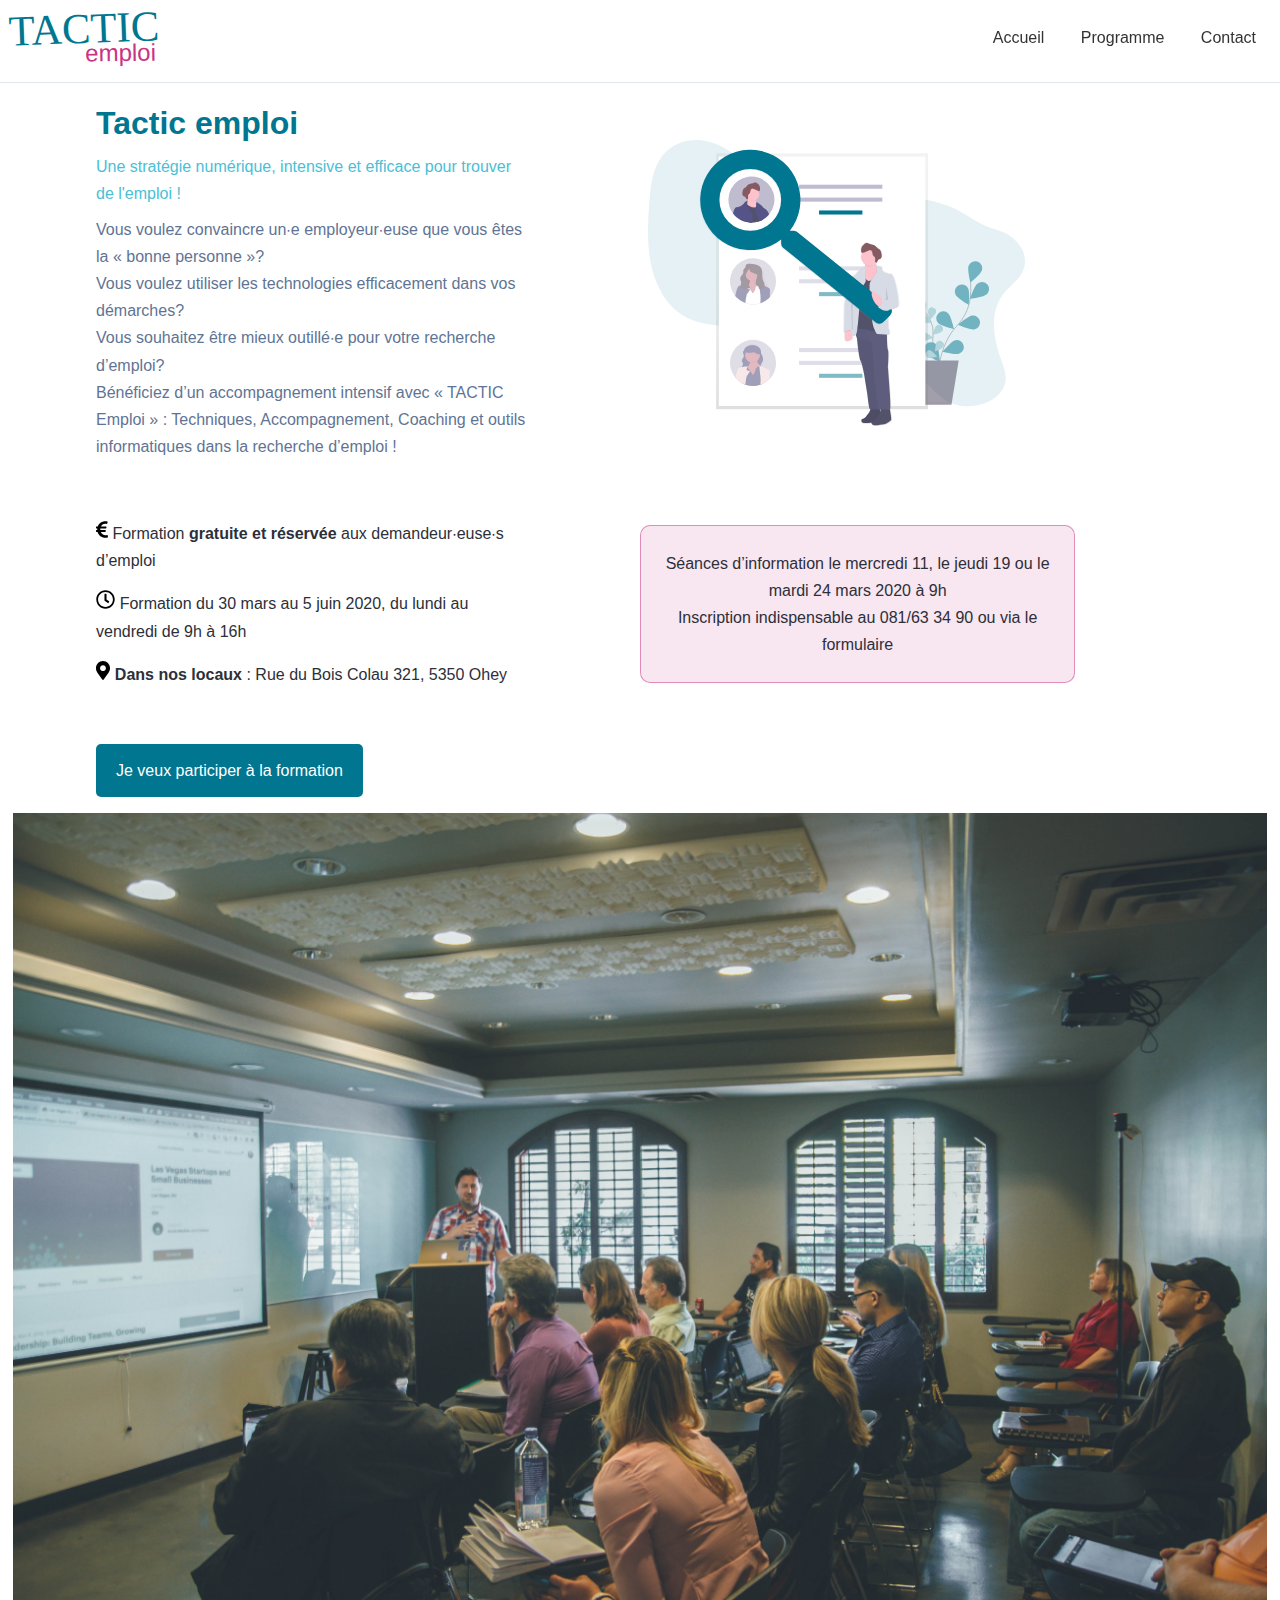
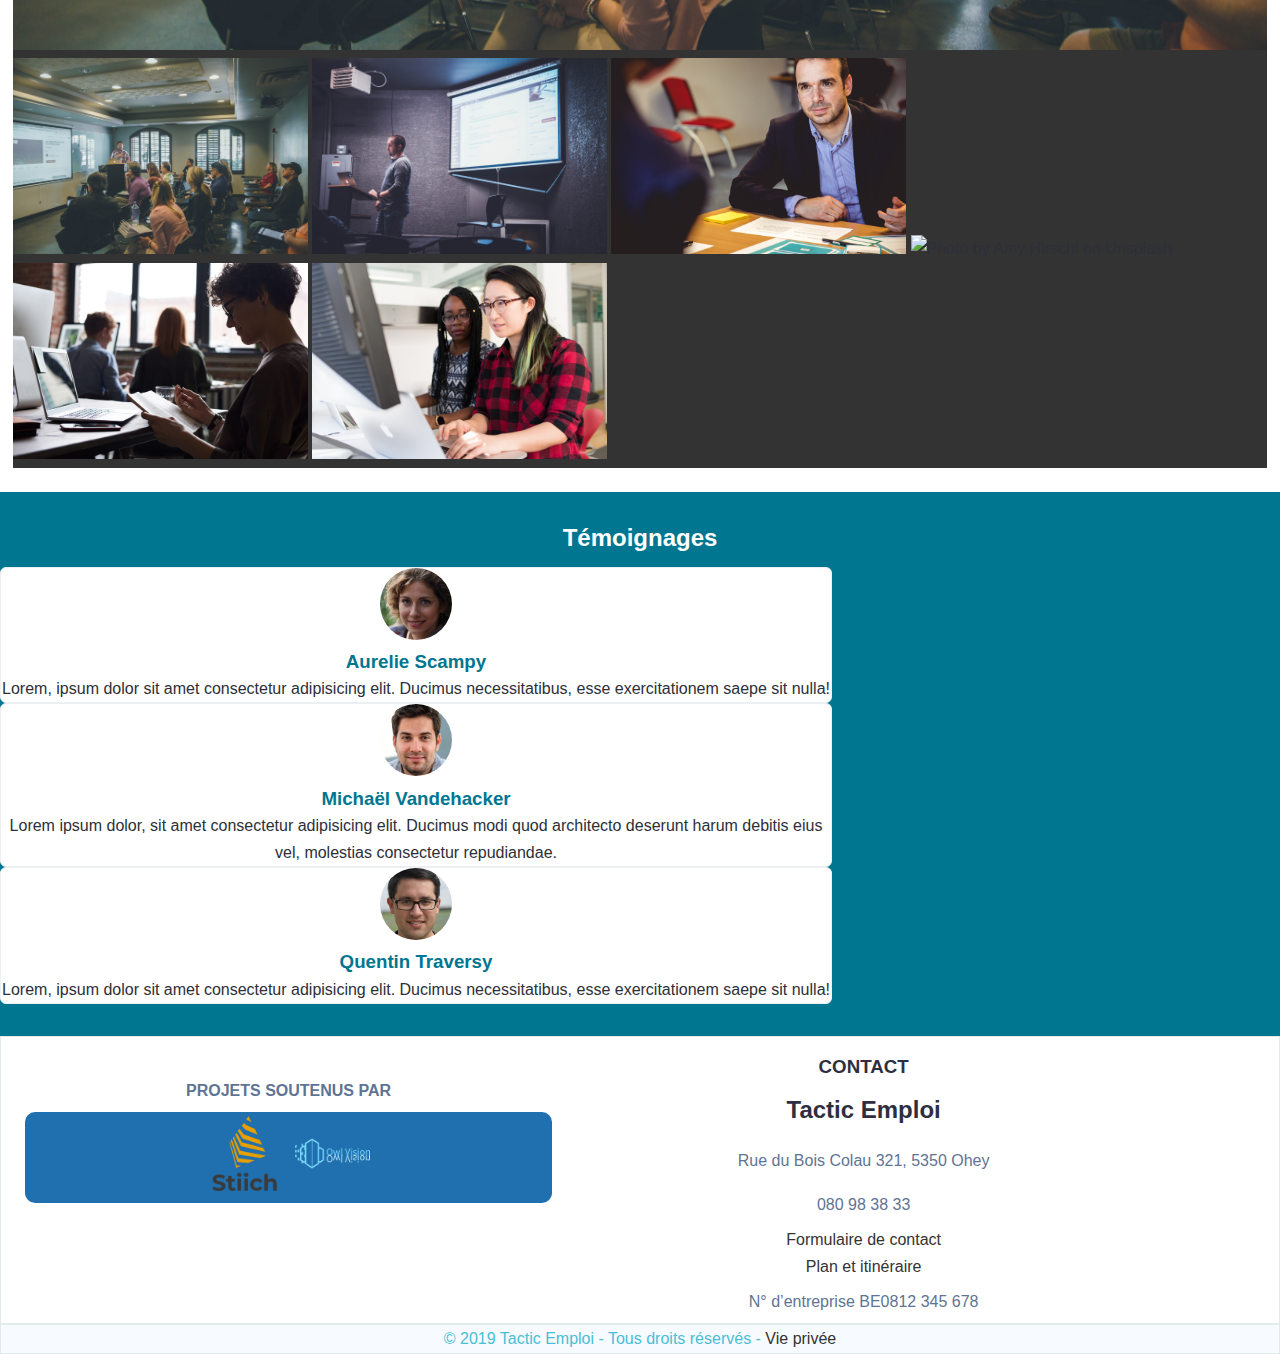
==== index.html @ ae6698ac "upload du code de la première version du site tactic" ====
<!DOCTYPE html>
<html lang="fr">
<head>
    <meta charset="UTF-8">
    <meta name="viewport" content="width=device-width, initial-scale=1.0">
    <title>Tactic Emploi</title>
    <link rel="stylesheet" href="css/style.css">
</head>
<body>
    <header>
        <div id="flex-container">
            <div id="logo">
                <a href="#"><img src="images/logos/logo-tactic.svg" alt="logo tactic emploi"></a>
            </div>
            <div id="container">
                <div class="strip1"></div>
                <div class="strip2"></div>
                <div class="strip3"></div>
            </div>
        </div>
        <nav class="desktop">
            <ul>
                <li><a href="#">Accueil</a></li>
                <li><a href="pages/programme.html">Programme</a></li>
                <li><a href="pages/contact.html">Contact</a></li>
            </ul>
        </nav>
    </header> 

    <nav id="menu">
            <ul>
                <li><a href="#">Accueil</a></li>
                <li><a href="pages/programme.html">Programme</a></li>
                <li><a href="pages/contact.html">Contact</a></li>
            </ul>
    </nav>

    <section id="landing">
        <div class="flex-box">
            <div class="box-element">
                <h1 class="padding-base">Tactic emploi</h1>
                <p class="light-blue padding-base">Une stratégie numérique, intensive et efficace pour trouver de l'emploi !</p>
                <div class="text">
                    <p class="text-primary">Vous voulez convaincre un∙e employeur∙euse que vous êtes la « bonne personne »?</p>
                    <p class="text-primary">Vous voulez utiliser les technologies efficacement dans vos démarches?</p>
                    <p class="text-primary">Vous souhaitez être mieux outillé∙e pour votre recherche d’emploi?</p>
                    <p class="text-primary">Bénéficiez d’un accompagnement intensif avec « TACTIC Emploi » : Techniques, Accompagnement, Coaching et outils informatiques dans la recherche d’emploi !</p>
                </div>
            </div>
        
            <div class="illustration">
                <img src="images/illustrations/undraw_people_search_wctu.svg">
            </div>
        </div>

        <div class="flex-box">
            <div id="modality" class="padding-high">
                <ul>
                    <li class="padding-base"><img src="images/icons/euro-sign-solid.svg" alt="€"> Formation <span class="bold">gratuite et réservée</span> aux demandeur∙euse∙s d’emploi</li>
                    <li class="padding-base"><img src="images/icons/clock-regular.svg" alt="clock"> Formation du 30 mars au 5 juin 2020, du lundi au vendredi de 9h à 16h</li>
                    <li class="padding-base"><img src="images/icons/map-marker-alt-solid.svg" alt=""> <span class="bold">Dans nos locaux</span> : Rue du Bois Colau 321, 5350 Ohey</li>
                </ul>            
            </div>
            <div id="info-box" class="padding-medium">
                <p>Séances d’information le mercredi 11, le jeudi 19 ou le mardi 24 mars 2020 à 9h</p>
                <p>Inscription indispensable au 081/63 34 90 ou via le formulaire</p>
            </div>
        </div>

        <div id="btn" class="padding-medium">
          <a class="btn" href="#">Je veux participer à la formation</a>  
        </div>
        
    </section>

    <div id="modal">
        <div id="modal-content">

            <span class="close">&times;</span>
            <section class="form-info padding-small">
                <h2>Formulaire d'inscription à une séance d'info pour la formation "TACTIC Emploi" - 30 mars au 5 juin 2020</h2>
                <p>L’inscription via ce formulaire ne garantit pas votre inscription à la séance d’information ni à la formation.
                    Dès réception de votre demande, l’équipe reprendra contact avec vous par mail pour compléter et finaliser votre inscription à la séance d’information sélectionnée</p>
            </section>
        
            <section id="form">
                <form action="" method="">
                    
                    <label for="date">Je souhaite m'inscrire à la séance d'information du : *</label>
                    <fieldset>
                        <p><input type="radio" name="date" value="jour1" id="jour" class="attached-label"/> <label for="jour1" class="attached-label">mercredi 11 mars 2020</label></p>
                        <p><input type="radio" name="date" value="jour2" id="jour" class="attached-label"/> <label for="jour2" class="attached-label">jeudi 19 mars 2020</label></p>
                        <p><input type="radio" name="date" value="jour3" id="jour" class="attached-label"/> <label for="jour3" class="attached-label">mardi 24 mars 2020</label></p>
        
                    </fieldset>
        
                    <h2>Vos coordonnées</h2>
                    <label for="prenom">Prénom*</label>
                    <input type="text" name="prenom"/>
                    <label for="nom">Nom*</label>
                    <input type="text" name="nom"/>
                    <label for="rue">Rue*</label>
                    <input type="text" name="rue"/>
                    <label for="numero">Numéro (et boite)*</label>
                    <input type="text" name="numero"/>
                    <label for="code-postal">Code postal*</label>
                    <input type="text" name="code-postal"/>
                    <label for="localite">Localité*</label>
                    <input type="text" name="localite"/>
                    <label for="code-postal">Code postal*</label>
                    <input type="text" name="code-postal"/>
                    <label for="naissance">Date de naissance*(jour/mois/année)</label>
                    <input type="text" name="naissance"/>
                    <label for="telephone">Votre numéro de téléphone*</label>
                    <input type="tel" name="telephone"/>
                    <label for="mail">Votre e-mail*</label>
                    <input type="email" name="mail"/>
        
                    <label for="sexe">Sexe*</label>
                    <fieldset>
                        <input type="radio" name="sexe" value="femme" class="attached-label radio"><label for="femme" class="attached-label">Femme</label>
                        <input type="radio" name="sexe" value="homme" class="attached-label radio"><label for="homme" class="attached-label">Homme</label>
                    </fieldset>
        
                    <label for="statut">Statut*</label>
                    <fieldset>
                        <p><input type="radio" name="statut" value="demandeur" class="attached-label radio"><label for="demandeur" class="attached-label">Demandeur.euse d’emploi</label></p>
                        <p><input type="radio" name="statut" value="ris" class="attached-label radio"><label for="ris" class="attached-label">Bénéficiaire du RIS</label></p>
                        <p><input type="radio" name="statut" value="autre" class="attached-label radio"><label for="autre" class="attached-label">Autre</label></p>
                    </fieldset>
        
                    <label for="Commentaire">Commentaire ?</label>
                    <textarea name="Commentaire" id="com" cols="30" rows="10"></textarea>
        
                    <fieldset>
                        <input type="checkbox" name="rgpd" id="rgpd" class="attached-label" value="agree">
                        <label for="rgpd" class="attached-label">J’ai lu et accepte la politique de confidentialité du site Tactic emploi.</label>
        
                    </fieldset>
                    <input type="submit" value="Envoyer" class="btn submit">
                </form>
            </section>
        </div>
    </div>

    <div id="gallery-container">
        <div id="zoom-img">
            <img src="images/gallery/neonbrand-1-aA2Fadydc-unsplash.jpg" id="current">
        </div>
        <div id="gallery">
            <img src="images/gallery/neonbrand-1-aA2Fadydc-unsplash.jpg" alt="Photo by NeONBRAND on Unsplash"> 
            <img src="images/gallery/neonbrand-gYf49RB7bvE-unsplash.jpg" alt="Photo by NeONBRAND on Unsplash">
            <img src="images/gallery/johanna-buguet-u5L8EFY1RT4-unsplash.jpg" alt="Photo by Johanna Buguet on Unsplash">
            <img src="images/gallery/amy-hirschi-K0c8ko3e6AA-unsplash.jpg" alt="Photo by Amy Hirschi on Unsplash">
            <img src="images/gallery/woman-holding-her-note-3184481.jpg" alt="">
            <img src="images/gallery/woman-wearing-red-and-black-checkered-blouse-using-macbook-1181472.jpg" alt="">
        </div>
    </div>

    <section id="carousel" class="padding-high">
        <h2 class="white">Témoignages</h2>
        <div class="feedback">
            <img src="images/peoples/Aurelie.jpg" alt="photo de Aurelie Scampy">
            <h3>Aurelie Scampy</h3>
            <p>Lorem, ipsum dolor sit amet consectetur adipisicing elit. Ducimus necessitatibus, esse exercitationem saepe sit nulla!</p>
        </div>
        <div class="feedback">
            <img src="images/peoples/Michael.jpg" alt="photo de Michaël Vandehacker">
            <h3>Michaël Vandehacker</h3>
            <p>Lorem ipsum dolor, sit amet consectetur adipisicing elit. Ducimus modi quod architecto deserunt harum debitis eius vel, molestias consectetur repudiandae.</p>
        </div>
        <div class="feedback">
            <img src="images/peoples/Quentin.jpg" alt="photo de Quentin Traversy">
            <h3>Quentin Traversy</h3>
            <p>Lorem, ipsum dolor sit amet consectetur adipisicing elit. Ducimus necessitatibus, esse exercitationem saepe sit nulla!</p>
        </div>
    </section>
    <footer>
        <div id="partner" class="padding-high">
            <p class="text-primary padding-base">Projets soutenus par</p>
            <div id="partner-logo">
                <img src="images/logos/stiich.png" alt="Stiich">
                <img src="images/logos/owl-vision.png" alt="Owl Vision">                
            </div>
        </div>
        <div id="info">
            <h3 class="padding-medium">CONTACT</h3>
            <h2>Tactic Emploi</h2>
            <p class="text-primary padding-base">Rue du Bois Colau 321, 5350 Ohey </p>
            <p class="text-primary padding-base">080 98 38 33</p>

            <ul>
                <li><a href="#">Formulaire de contact</a></li>
                <li><a href="#">Plan et itinéraire</a></li>
            </ul>

            <p class="text-primary padding-base">N° d’entreprise BE0812 345 678 </p>
        </div>
        
    </footer>
    <footer id="legal">
        <p class="light-blue">&copy; 2019 Tactic Emploi - Tous droits réservés - <a href="#">Vie privée</a></p>
    </footer>
    <script src="js/interface.js"></script>
    <script src="js/Gallery.js"></script>
</body>
</html>
---- css/style.css ----
/* css reset */
*{
    margin: 0;
    padding: 0;
    box-sizing: border-box;
}
/* Main Styling */
html body{
    font-family: Verdana, Geneva, sans-serif;
    line-height: 1.7em;
    color: #2d2f39;
}
ul{
    list-style-type: none;
}
a{
    color: #333;
    text-decoration: none;
}
h1,h2,h3{
    color: #007690;
}
h2{
    padding-bottom: 1rem;
}
.btn{
    display: inline-block;
    color: #fff;
    background:#007690;
    padding: 13px 20px;
    border: none;
    cursor: pointer;
    border-radius: 5px;
}

/* Utility classes*/
.text-primary{
    color: #5f7494;
}
.light-blue{
 color: #49bfd6;
}
.white{
    color: #fff;
}
.pink{
    color: #c73181;
}
.bold{
    font-weight: bold;
}
.box-element{
    margin: 1.2rem 0;
}
/* padding */
.padding-base{
    padding:0.5rem 0;
}
.padding-medium{
    padding: 1rem 0;
}
.padding-high{
    padding: 2rem 0;
}
/* Navbar */ 
header{
    position: sticky;
    top: 0;
    background: #fff;
    border-bottom: 1px solid #e0e5ed;
    padding: 0.5rem;
}
#flex-container{
    display: flex;
    flex-direction: row;
    flex-wrap: wrap;
    justify-content: space-between;
}
/* Navbar button */
#container {
    cursor: pointer;
    margin: auto 0;
  }
  .strip1, .strip2, .strip3 {
	width: 35px;
	height: 5px;
	background-color: #666666;
	margin: 6px 0;
	transition: 0.4s;
  }
  .change .strip1 {
	-webkit-transform: rotate(-45deg) translate(-9px, 6px);
	transform: rotate(-45deg) translate(-9px, 6px);
  }
  .change .strip2 {opacity: 0;}

  .change .strip3 {
	-webkit-transform: rotate(45deg) translate(-8px, -8px);
	transform: rotate(45deg) translate(-8px, -8px);
  }
/* Nav elements*/
.desktop{
    display: none;
}
nav{
    top: 10%;
    position: sticky;
    text-align: center;
    background: #f6f6f6;
    display: none;
}
nav li{
    padding: 35px 0px 35px 0px;
    border-bottom: 1px solid #e0e5ed;
}
/*content elements*/
#landing{
    width: 85%;
    margin: auto;
}
#landing .illustration img{
    width: 90%;
    margin: auto;
}
#modality img{
    height: 1.2rem;
}
#info-box{
    border-radius: 10px;
    border: 1px solid rgba(199,49,129,0.5);
    background:  rgba(199,49,129,0.12);
    padding: 15px;
    text-align: center;
}
#modal{
    display: none; 
    position: fixed; 
    z-index: 1; 
    padding-top: 100px; 
    left: 0;
    top: 0;
    width: 100%;
    height: 100%; 
    overflow: auto; 
    background-color: rgb(0,0,0); 
    background-color: rgba(0,0,0,0.4);
}
#modal-content {
    background-color: #fefefe;
    margin: auto;
    padding: 1rem;
    border: 1px solid #888;
    border-radius: 5px;
    width: 80%;
  }
/* close Button */
.close {
    color: #aaaaaa;
    float: right;
    font-size: 28px;
    font-weight: bold;
}
.close:hover,
.close:focus {
  color: #000;
  text-decoration: none;
  cursor: pointer;
}
/*Gallery*/
#gallery-container{
    background: #333;
    width: 98%;
    margin: auto;
}
#zoom-img img{
    width: 100%;
}
#gallery img{
    width: 23.5%;
}
/*Carousel of feedback*/
#carousel{
    background: #007690;
    margin-top: 1.5rem;
}
#carousel h2{
    text-align: center;
}
.feedback{
    background: #ffffff;
    border: 1px solid #edf0f2;
    border-radius: 6px;
    text-align: center;
    width: 65%;
}
#carousel .feedback img{
    width: 4.5rem;
    border-radius: 50%;
}
/*général form styling*/
#form h2,
.form-info h2,
.info-element h2{
    font-size: 1.2rem;
}
.form-info{
    margin: auto;
    text-align: justify;
}
input{
    border:1px solid #e4e9ec;
    border-radius: 5px;
    padding: 1.2rem 1.6rem;
}
textarea{
    border:1px solid #e4e9ec;
    resize: none;
}
input:focus,textarea:focus{
    border: 1px solid #007690;
}
input, textarea{
    display: block;
    width: 100%
}
label{
    color: #5f7494;
    font-size: small;
    font-weight: bold;
}
fieldset{
    border: none;
}
.attached-label, #rgpd{
    display: inline-block;
    width: auto;
    padding-right: 0.5rem;
}
.submit{
    width: auto;
    margin: 1rem 0;
}
/*programme*/
#programme{
    width: 85%;
    margin: auto;
}
.primary-list p{
    font-weight: bold;
}
/*Contact*/
#contact-info h1,
.info{
    width: 90vw;
    margin: auto;
}
#contact-info h1{
    padding: 2rem 0;

}
.info-message{
    width: 90vw;
    margin: auto;
    padding-top: 1.2rem;
}
.info-message img{
    display: none;
}
/*Footer*/
footer{
    border:1px solid #e4e9ec;
    text-align: center;
}
#legal{
    text-align: center;
}
#partner{
    text-transform: uppercase;
    font-weight: bold;
}
#partner img{
    width: 5.2rem;
}
#partner-logo{
    background: rgba(8, 95, 166, 0.9);
    border-radius: 10px;
    margin: 0 1.5rem;
}
#info h3, #info h2{
    color: #2d2f3f;
}
/*footer of footer*/
#legal{
    background: #f7fafe;
}
@media (min-width:769px){
    /*Nav bar*/
    header{
        display: flex;
        justify-content: space-between;
    }
    /*Nav boutton*/
    #container{
        display: none;
    }
    /*Nav elements*/
    .desktop{
        display: inline-block;
        background: none;
    }
    .desktop ul li{
        display: inline-block;
        border: none;
        padding:  1rem 1rem;
    }
    /*content elements*/
    .illustration{
        width: 40%;
        margin: auto; 
        padding: 0.5rem;
    }
    #landing .illustration{
        padding-top: 1.2rem;
    }
    .box-element{
        width: 40%;
    }
    .flex-box{
        display: flex;
        flex-direction: row;
    }
    #modality{
        width: 40%;
    }
    #info-box{
        width: 40%;
        margin: auto;
        padding: 1.5rem;
    }
    .info-element{
        width: 45%;
    }
    /*Contact form*/
    .flex-box form{
        width: 40%;
    }
    .info{
        display: flex;
        flex-direction: row;
    }
    .info-element{
        text-align: center;
    }
    .info-message img{
        display: block;
    }
    .info-message{
        width: 40%;
        margin: auto;
    }
    /*Footer*/
    #partner, #info{
        width: 45%;
    }
    footer{
        display: flex;
        flex-direction: row;
    }
    #legal{
        text-align: center;
        display: block;
    }
}
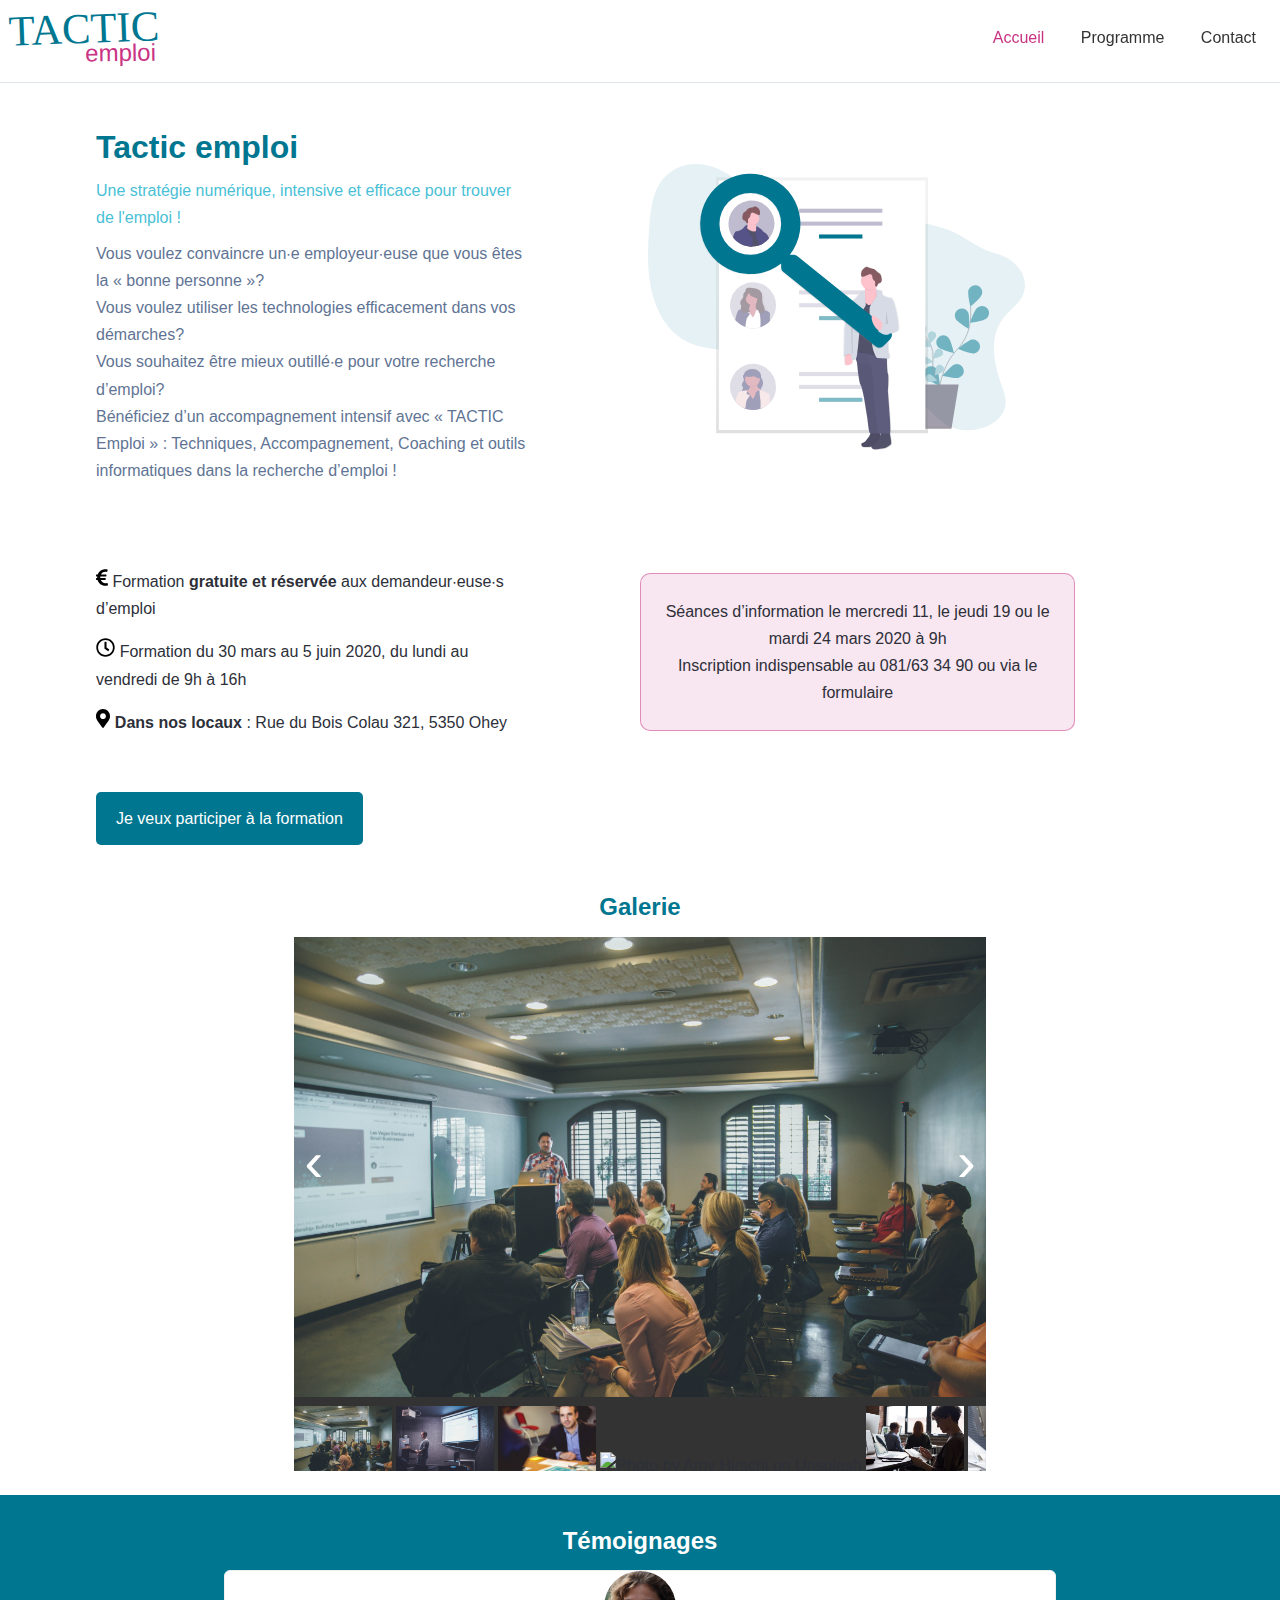
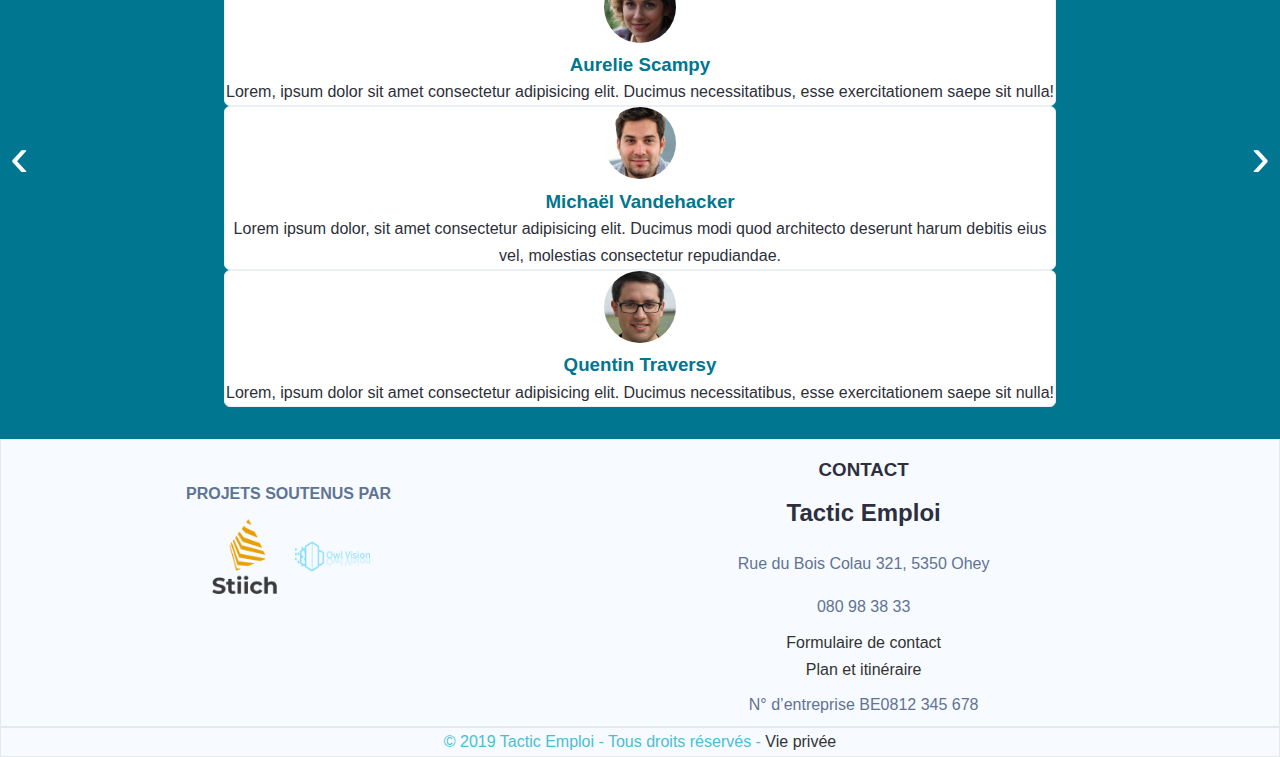
==== commit 7da99c28: "update 10-2020" ====
--- a/index.html
+++ b/index.html
@@ -1,207 +1,227 @@
-<!DOCTYPE html>
-<html lang="fr">
-<head>
-    <meta charset="UTF-8">
-    <meta name="viewport" content="width=device-width, initial-scale=1.0">
-    <title>Tactic Emploi</title>
-    <link rel="stylesheet" href="css/style.css">
-</head>
-<body>
-    <header>
-        <div id="flex-container">
-            <div id="logo">
-                <a href="#"><img src="images/logos/logo-tactic.svg" alt="logo tactic emploi"></a>
-            </div>
-            <div id="container">
-                <div class="strip1"></div>
-                <div class="strip2"></div>
-                <div class="strip3"></div>
-            </div>
-        </div>
-        <nav class="desktop">
-            <ul>
-                <li><a href="#">Accueil</a></li>
-                <li><a href="pages/programme.html">Programme</a></li>
-                <li><a href="pages/contact.html">Contact</a></li>
-            </ul>
-        </nav>
-    </header> 
-
-    <nav id="menu">
-            <ul>
-                <li><a href="#">Accueil</a></li>
-                <li><a href="pages/programme.html">Programme</a></li>
-                <li><a href="pages/contact.html">Contact</a></li>
-            </ul>
-    </nav>
-
-    <section id="landing">
-        <div class="flex-box">
-            <div class="box-element">
-                <h1 class="padding-base">Tactic emploi</h1>
-                <p class="light-blue padding-base">Une stratégie numérique, intensive et efficace pour trouver de l'emploi !</p>
-                <div class="text">
-                    <p class="text-primary">Vous voulez convaincre un∙e employeur∙euse que vous êtes la « bonne personne »?</p>
-                    <p class="text-primary">Vous voulez utiliser les technologies efficacement dans vos démarches?</p>
-                    <p class="text-primary">Vous souhaitez être mieux outillé∙e pour votre recherche d’emploi?</p>
-                    <p class="text-primary">Bénéficiez d’un accompagnement intensif avec « TACTIC Emploi » : Techniques, Accompagnement, Coaching et outils informatiques dans la recherche d’emploi !</p>
-                </div>
-            </div>
-        
-            <div class="illustration">
-                <img src="images/illustrations/undraw_people_search_wctu.svg">
-            </div>
-        </div>
-
-        <div class="flex-box">
-            <div id="modality" class="padding-high">
-                <ul>
-                    <li class="padding-base"><img src="images/icons/euro-sign-solid.svg" alt="€"> Formation <span class="bold">gratuite et réservée</span> aux demandeur∙euse∙s d’emploi</li>
-                    <li class="padding-base"><img src="images/icons/clock-regular.svg" alt="clock"> Formation du 30 mars au 5 juin 2020, du lundi au vendredi de 9h à 16h</li>
-                    <li class="padding-base"><img src="images/icons/map-marker-alt-solid.svg" alt=""> <span class="bold">Dans nos locaux</span> : Rue du Bois Colau 321, 5350 Ohey</li>
-                </ul>            
-            </div>
-            <div id="info-box" class="padding-medium">
-                <p>Séances d’information le mercredi 11, le jeudi 19 ou le mardi 24 mars 2020 à 9h</p>
-                <p>Inscription indispensable au 081/63 34 90 ou via le formulaire</p>
-            </div>
-        </div>
-
-        <div id="btn" class="padding-medium">
-          <a class="btn" href="#">Je veux participer à la formation</a>  
-        </div>
-        
-    </section>
-
-    <div id="modal">
-        <div id="modal-content">
-
-            <span class="close">&times;</span>
-            <section class="form-info padding-small">
-                <h2>Formulaire d'inscription à une séance d'info pour la formation "TACTIC Emploi" - 30 mars au 5 juin 2020</h2>
-                <p>L’inscription via ce formulaire ne garantit pas votre inscription à la séance d’information ni à la formation.
-                    Dès réception de votre demande, l’équipe reprendra contact avec vous par mail pour compléter et finaliser votre inscription à la séance d’information sélectionnée</p>
-            </section>
-        
-            <section id="form">
-                <form action="" method="">
-                    
-                    <label for="date">Je souhaite m'inscrire à la séance d'information du : *</label>
-                    <fieldset>
-                        <p><input type="radio" name="date" value="jour1" id="jour" class="attached-label"/> <label for="jour1" class="attached-label">mercredi 11 mars 2020</label></p>
-                        <p><input type="radio" name="date" value="jour2" id="jour" class="attached-label"/> <label for="jour2" class="attached-label">jeudi 19 mars 2020</label></p>
-                        <p><input type="radio" name="date" value="jour3" id="jour" class="attached-label"/> <label for="jour3" class="attached-label">mardi 24 mars 2020</label></p>
-        
-                    </fieldset>
-        
-                    <h2>Vos coordonnées</h2>
-                    <label for="prenom">Prénom*</label>
-                    <input type="text" name="prenom"/>
-                    <label for="nom">Nom*</label>
-                    <input type="text" name="nom"/>
-                    <label for="rue">Rue*</label>
-                    <input type="text" name="rue"/>
-                    <label for="numero">Numéro (et boite)*</label>
-                    <input type="text" name="numero"/>
-                    <label for="code-postal">Code postal*</label>
-                    <input type="text" name="code-postal"/>
-                    <label for="localite">Localité*</label>
-                    <input type="text" name="localite"/>
-                    <label for="code-postal">Code postal*</label>
-                    <input type="text" name="code-postal"/>
-                    <label for="naissance">Date de naissance*(jour/mois/année)</label>
-                    <input type="text" name="naissance"/>
-                    <label for="telephone">Votre numéro de téléphone*</label>
-                    <input type="tel" name="telephone"/>
-                    <label for="mail">Votre e-mail*</label>
-                    <input type="email" name="mail"/>
-        
-                    <label for="sexe">Sexe*</label>
-                    <fieldset>
-                        <input type="radio" name="sexe" value="femme" class="attached-label radio"><label for="femme" class="attached-label">Femme</label>
-                        <input type="radio" name="sexe" value="homme" class="attached-label radio"><label for="homme" class="attached-label">Homme</label>
-                    </fieldset>
-        
-                    <label for="statut">Statut*</label>
-                    <fieldset>
-                        <p><input type="radio" name="statut" value="demandeur" class="attached-label radio"><label for="demandeur" class="attached-label">Demandeur.euse d’emploi</label></p>
-                        <p><input type="radio" name="statut" value="ris" class="attached-label radio"><label for="ris" class="attached-label">Bénéficiaire du RIS</label></p>
-                        <p><input type="radio" name="statut" value="autre" class="attached-label radio"><label for="autre" class="attached-label">Autre</label></p>
-                    </fieldset>
-        
-                    <label for="Commentaire">Commentaire ?</label>
-                    <textarea name="Commentaire" id="com" cols="30" rows="10"></textarea>
-        
-                    <fieldset>
-                        <input type="checkbox" name="rgpd" id="rgpd" class="attached-label" value="agree">
-                        <label for="rgpd" class="attached-label">J’ai lu et accepte la politique de confidentialité du site Tactic emploi.</label>
-        
-                    </fieldset>
-                    <input type="submit" value="Envoyer" class="btn submit">
-                </form>
-            </section>
-        </div>
-    </div>
-
-    <div id="gallery-container">
-        <div id="zoom-img">
-            <img src="images/gallery/neonbrand-1-aA2Fadydc-unsplash.jpg" id="current">
-        </div>
-        <div id="gallery">
-            <img src="images/gallery/neonbrand-1-aA2Fadydc-unsplash.jpg" alt="Photo by NeONBRAND on Unsplash"> 
-            <img src="images/gallery/neonbrand-gYf49RB7bvE-unsplash.jpg" alt="Photo by NeONBRAND on Unsplash">
-            <img src="images/gallery/johanna-buguet-u5L8EFY1RT4-unsplash.jpg" alt="Photo by Johanna Buguet on Unsplash">
-            <img src="images/gallery/amy-hirschi-K0c8ko3e6AA-unsplash.jpg" alt="Photo by Amy Hirschi on Unsplash">
-            <img src="images/gallery/woman-holding-her-note-3184481.jpg" alt="">
-            <img src="images/gallery/woman-wearing-red-and-black-checkered-blouse-using-macbook-1181472.jpg" alt="">
-        </div>
-    </div>
-
-    <section id="carousel" class="padding-high">
-        <h2 class="white">Témoignages</h2>
-        <div class="feedback">
-            <img src="images/peoples/Aurelie.jpg" alt="photo de Aurelie Scampy">
-            <h3>Aurelie Scampy</h3>
-            <p>Lorem, ipsum dolor sit amet consectetur adipisicing elit. Ducimus necessitatibus, esse exercitationem saepe sit nulla!</p>
-        </div>
-        <div class="feedback">
-            <img src="images/peoples/Michael.jpg" alt="photo de Michaël Vandehacker">
-            <h3>Michaël Vandehacker</h3>
-            <p>Lorem ipsum dolor, sit amet consectetur adipisicing elit. Ducimus modi quod architecto deserunt harum debitis eius vel, molestias consectetur repudiandae.</p>
-        </div>
-        <div class="feedback">
-            <img src="images/peoples/Quentin.jpg" alt="photo de Quentin Traversy">
-            <h3>Quentin Traversy</h3>
-            <p>Lorem, ipsum dolor sit amet consectetur adipisicing elit. Ducimus necessitatibus, esse exercitationem saepe sit nulla!</p>
-        </div>
-    </section>
-    <footer>
-        <div id="partner" class="padding-high">
-            <p class="text-primary padding-base">Projets soutenus par</p>
-            <div id="partner-logo">
-                <img src="images/logos/stiich.png" alt="Stiich">
-                <img src="images/logos/owl-vision.png" alt="Owl Vision">                
-            </div>
-        </div>
-        <div id="info">
-            <h3 class="padding-medium">CONTACT</h3>
-            <h2>Tactic Emploi</h2>
-            <p class="text-primary padding-base">Rue du Bois Colau 321, 5350 Ohey </p>
-            <p class="text-primary padding-base">080 98 38 33</p>
-
-            <ul>
-                <li><a href="#">Formulaire de contact</a></li>
-                <li><a href="#">Plan et itinéraire</a></li>
-            </ul>
-
-            <p class="text-primary padding-base">N° d’entreprise BE0812 345 678 </p>
-        </div>
-        
-    </footer>
-    <footer id="legal">
-        <p class="light-blue">&copy; 2019 Tactic Emploi - Tous droits réservés - <a href="#">Vie privée</a></p>
-    </footer>
-    <script src="js/interface.js"></script>
-    <script src="js/Gallery.js"></script>
-</body>
+<!DOCTYPE html>
+<html lang="fr">
+<head>
+    <meta charset="UTF-8">
+    <meta name="viewport" content="width=device-width, initial-scale=1.0">
+    <title>Tactic Emploi</title>
+    <link rel="stylesheet" href="css/style.css">
+</head>
+<body>
+    <header>
+        <div id="flex-container">
+            <div id="logo">
+                <a href="#"><img src="images/logos/logo-tactic.svg" alt="logo tactic emploi"></a>
+            </div>
+            <div id="container">
+                <div class="strip1"></div>
+                <div class="strip2"></div>
+                <div class="strip3"></div>
+            </div>
+        </div>
+        <nav class="desktop">
+            <ul>
+                <li ><a class="active" href="#">Accueil</a></li>
+                <li><a href="pages/programme.html">Programme</a></li>
+                <li><a href="pages/contact.html">Contact</a></li>
+            </ul>
+        </nav>
+    </header> 
+
+    <nav id="menu">
+            <ul>
+                <li><a class="active" href="#">Accueil</a></li>
+                <li><a href="pages/programme.html">Programme</a></li>
+                <li><a href="pages/contact.html">Contact</a></li>
+            </ul>
+    </nav>
+
+    <section id="landing">
+        <div class="flex-box">
+            <div class="box-element">
+                <h1 class="padding-base">Tactic emploi</h1>
+                <p class="light-blue padding-base">Une stratégie numérique, intensive et efficace pour trouver de l'emploi !</p>
+                <div class="text">
+                    <p class="text-primary">Vous voulez convaincre un∙e employeur∙euse que vous êtes la « bonne personne »?</p>
+                    <p class="text-primary">Vous voulez utiliser les technologies efficacement dans vos démarches?</p>
+                    <p class="text-primary">Vous souhaitez être mieux outillé∙e pour votre recherche d’emploi?</p>
+                    <p class="text-primary">Bénéficiez d’un accompagnement intensif avec « TACTIC Emploi » : Techniques, Accompagnement, Coaching et outils informatiques dans la recherche d’emploi !</p>
+                </div>
+            </div>
+        
+            <div class="illustration">
+                <img src="images/illustrations/undraw_people_search_wctu.svg">
+            </div>
+        </div>
+
+        <div class="flex-box">
+            <div id="modality" class="padding-high">
+                <ul>
+                    <li class="padding-base"><img src="images/icons/euro-sign-solid.svg" alt="€"> Formation <span class="bold">gratuite et réservée</span> aux demandeur∙euse∙s d’emploi</li>
+                    <li class="padding-base"><img src="images/icons/clock-regular.svg" alt="clock"> Formation du 30 mars au 5 juin 2020, du lundi au vendredi de 9h à 16h</li>
+                    <li class="padding-base"><img src="images/icons/map-marker-alt-solid.svg" alt=""> <span class="bold">Dans nos locaux</span> : Rue du Bois Colau 321, 5350 Ohey</li>
+                </ul>            
+            </div>
+            <div id="info-box" class="padding-medium">
+                <p>Séances d’information le mercredi 11, le jeudi 19 ou le mardi 24 mars 2020 à 9h</p>
+                <p>Inscription indispensable au 081/63 34 90 ou via le formulaire</p>
+            </div>
+        </div>
+
+        <div class="padding-medium">
+          <a id="btn" class="btn" href="#">Je veux participer à la formation</a>  
+        </div>
+        
+    </section>
+
+    <div id="modal">
+        <div id="modal-content">
+
+            <span class="close">&times;</span>
+            <section class="form-info padding-small">
+                <h2>Formulaire d'inscription à une séance d'info pour la formation "TACTIC Emploi" - 30 mars au 5 juin 2020</h2>
+                <p>L’inscription via ce formulaire ne garantit pas votre inscription à la séance d’information ni à la formation.
+                    Dès réception de votre demande, l’équipe reprendra contact avec vous par mail pour compléter et finaliser votre inscription à la séance d’information sélectionnée</p>
+            </section>
+        
+            <section id="form">
+                <form action="" method="">
+                    
+                    <label for="date">Je souhaite m'inscrire à la séance d'information du : *</label>
+                    <fieldset>
+                        <p><input type="radio" name="date" value="jour1" id="jour" class="attached-label"/> <label for="jour1" class="attached-label">mercredi 11 mars 2020</label></p>
+                        <p><input type="radio" name="date" value="jour2" id="jour" class="attached-label"/> <label for="jour2" class="attached-label">jeudi 19 mars 2020</label></p>
+                        <p><input type="radio" name="date" value="jour3" id="jour" class="attached-label"/> <label for="jour3" class="attached-label">mardi 24 mars 2020</label></p>
+        
+                    </fieldset>
+        
+                    <h2>Vos coordonnées</h2>
+                    <label for="prenom">Prénom*</label>
+                    <input type="text" name="prenom"/>
+                    <label for="nom">Nom*</label>
+                    <input type="text" name="nom"/>
+                    <label for="rue">Rue*</label>
+                    <input type="text" name="rue"/>
+                    <label for="numero">Numéro (et boite)*</label>
+                    <input type="text" name="numero"/>
+                    <label for="code-postal">Code postal*</label>
+                    <input type="text" name="code-postal"/>
+                    <label for="localite">Localité*</label>
+                    <input type="text" name="localite"/>
+                    <label for="code-postal">Code postal*</label>
+                    <input type="text" name="code-postal"/>
+                    <label for="naissance">Date de naissance*(jour/mois/année)</label>
+                    <input type="text" name="naissance"/>
+                    <label for="telephone">Votre numéro de téléphone*</label>
+                    <input type="tel" name="telephone"/>
+                    <label for="mail">Votre e-mail*</label>
+                    <input type="email" name="mail"/>
+        
+                    <label for="sexe">Sexe*</label>
+                    <fieldset>
+                        <input type="radio" name="sexe" value="femme" class="attached-label radio"><label for="femme" class="attached-label">Femme</label>
+                        <input type="radio" name="sexe" value="homme" class="attached-label radio"><label for="homme" class="attached-label">Homme</label>
+                    </fieldset>
+        
+                    <label for="statut">Statut*</label>
+                    <fieldset>
+                        <p><input type="radio" name="statut" value="demandeur" class="attached-label radio"><label for="demandeur" class="attached-label">Demandeur.euse d’emploi</label></p>
+                        <p><input type="radio" name="statut" value="ris" class="attached-label radio"><label for="ris" class="attached-label">Bénéficiaire du RIS</label></p>
+                        <p><input type="radio" name="statut" value="autre" class="attached-label radio"><label for="autre" class="attached-label">Autre</label></p>
+                    </fieldset>
+        
+                    <label for="Commentaire">Commentaire ?</label>
+                    <textarea name="Commentaire" id="com" cols="30" rows="10"></textarea>
+        
+                    <fieldset>
+                        <input type="checkbox" name="rgpd" id="rgpd" class="attached-label" value="agree">
+                        <label for="rgpd" class="attached-label">J’ai lu et accepte la politique de confidentialité du site Tactic emploi.</label>
+        
+                    </fieldset>
+                    <input type="submit" value="Envoyer" class="btn submit">
+                </form>
+            </section>
+        </div>
+    </div>
+    <section id="showcase">
+        <h2>Galerie</h2>
+        <div id="gallery-container">
+            <div id="zoom-img">
+                <span class="prev white">&lsaquo;</span>
+                <img src="images/gallery/neonbrand-1-aA2Fadydc-unsplash.jpg" id="current">
+                <span class="next white">&rsaquo;</span>
+            </div>
+            <div id="gallery">
+                <img src="images/gallery/neonbrand-1-aA2Fadydc-unsplash.jpg" alt="Photo by NeONBRAND on Unsplash"> 
+                <img src="images/gallery/neonbrand-gYf49RB7bvE-unsplash.jpg" alt="Photo by NeONBRAND on Unsplash">
+                <img src="images/gallery/johanna-buguet-u5L8EFY1RT4-unsplash.jpg" alt="Photo by Johanna Buguet on Unsplash">
+                <img src="images/gallery/amy-hirschi-K0c8ko3e6AA-unsplash.jpg" alt="Photo by Amy Hirschi on Unsplash">
+                <img src="images/gallery/woman-holding-her-note-3184481.jpg" alt="">
+                <img src="images/gallery/woman-wearing-red-and-black-checkered-blouse-using-macbook-1181472.jpg" alt="">
+            </div>
+        </div>
+
+    </section>
+
+    <section id="carousel" class="padding-high">
+        <div class="feedback-container">
+
+            <span class="prev white feed-left">&lsaquo;</span>
+
+            <h2 class="white">Témoignages</h2>
+            <div class="feedback_track">
+
+                <div class="feedback current-feedback">
+                    <img src="images/peoples/Aurelie.jpg" alt="photo de Aurelie Scampy">
+                    <h3>Aurelie Scampy</h3>
+                    <p>Lorem, ipsum dolor sit amet consectetur adipisicing elit. Ducimus necessitatibus, esse exercitationem saepe sit nulla!</p>
+                </div>
+    
+                <div class="feedback">
+                    <img src="images/peoples/Michael.jpg" alt="photo de Michaël Vandehacker">
+                    <h3>Michaël Vandehacker</h3>
+                    <p>Lorem ipsum dolor, sit amet consectetur adipisicing elit. Ducimus modi quod architecto deserunt harum debitis eius vel, molestias consectetur repudiandae.</p>
+                </div>
+    
+                <div class="feedback">
+                    <img src="images/peoples/Quentin.jpg" alt="photo de Quentin Traversy">
+                    <h3>Quentin Traversy</h3>
+                    <p>Lorem, ipsum dolor sit amet consectetur adipisicing elit. Ducimus necessitatibus, esse exercitationem saepe sit nulla!</p>
+                </div>
+
+            </div>
+
+            <span class="next white feed-right">&rsaquo;</span>
+
+        </div>
+    </section>
+
+    <footer>
+        <div id="partner" class="padding-high">
+            <p class="text-primary padding-base">Projets soutenus par</p>
+            <div id="partner-logo">
+                <img src="images/logos/stiich.png" alt="Stiich">
+                <img src="images/logos/owl-vision.png" alt="Owl Vision">                
+            </div>
+        </div>
+        <div id="info">
+            <h3 class="padding-medium">CONTACT</h3>
+            <h2>Tactic Emploi</h2>
+            <p class="text-primary padding-base">Rue du Bois Colau 321, 5350 Ohey </p>
+            <p class="text-primary padding-base">080 98 38 33</p>
+
+            <ul>
+                <li><a href="#">Formulaire de contact</a></li>
+                <li><a href="#">Plan et itinéraire</a></li>
+            </ul>
+
+            <p class="text-primary padding-base">N° d’entreprise BE0812 345 678 </p>
+        </div>
+        
+    </footer>
+    <footer id="legal">
+        <p class="light-blue">&copy; 2019 Tactic Emploi - Tous droits réservés - <a href="#">Vie privée</a></p>
+    </footer>
+    <script src="js/interface.js"></script>
+    <script src="js/Gallery.js"></script>
+</body>
 </html>--- a/css/style.css
+++ b/css/style.css
@@ -1,373 +1,436 @@
- /* css reset */
-*{
-    margin: 0;
-    padding: 0;
-    box-sizing: border-box;
-}
-/* Main Styling */
-html body{
-    font-family: Verdana, Geneva, sans-serif;
-    line-height: 1.7em;
-    color: #2d2f39;
-}
-ul{
-    list-style-type: none;
-}
-a{
-    color: #333;
-    text-decoration: none;
-}
-h1,h2,h3{
-    color: #007690;
-}
-h2{
-    padding-bottom: 1rem;
-}
-.btn{
-    display: inline-block;
-    color: #fff;
-    background:#007690;
-    padding: 13px 20px;
-    border: none;
-    cursor: pointer;
-    border-radius: 5px;
-}
-
-/* Utility classes*/
-.text-primary{
-    color: #5f7494;
-}
-.light-blue{
- color: #49bfd6;
-}
-.white{
-    color: #fff;
-}
-.pink{
-    color: #c73181;
-}
-.bold{
-    font-weight: bold;
-}
-.box-element{
-    margin: 1.2rem 0;
-}
-/* padding */
-.padding-base{
-    padding:0.5rem 0;
-}
-.padding-medium{
-    padding: 1rem 0;
-}
-.padding-high{
-    padding: 2rem 0;
-}
-/* Navbar */ 
-header{
-    position: sticky;
-    top: 0;
-    background: #fff;
-    border-bottom: 1px solid #e0e5ed;
-    padding: 0.5rem;
-}
-#flex-container{
-    display: flex;
-    flex-direction: row;
-    flex-wrap: wrap;
-    justify-content: space-between;
-}
-/* Navbar button */
-#container {
-    cursor: pointer;
-    margin: auto 0;
-  }
-  .strip1, .strip2, .strip3 {
-	width: 35px;
-	height: 5px;
-	background-color: #666666;
-	margin: 6px 0;
-	transition: 0.4s;
-  }
-  .change .strip1 {
-	-webkit-transform: rotate(-45deg) translate(-9px, 6px);
-	transform: rotate(-45deg) translate(-9px, 6px);
-  }
-  .change .strip2 {opacity: 0;}
-
-  .change .strip3 {
-	-webkit-transform: rotate(45deg) translate(-8px, -8px);
-	transform: rotate(45deg) translate(-8px, -8px);
-  }
-/* Nav elements*/
-.desktop{
-    display: none;
-}
-nav{
-    top: 10%;
-    position: sticky;
-    text-align: center;
-    background: #f6f6f6;
-    display: none;
-}
-nav li{
-    padding: 35px 0px 35px 0px;
-    border-bottom: 1px solid #e0e5ed;
-}
-/*content elements*/
-#landing{
-    width: 85%;
-    margin: auto;
-}
-#landing .illustration img{
-    width: 90%;
-    margin: auto;
-}
-#modality img{
-    height: 1.2rem;
-}
-#info-box{
-    border-radius: 10px;
-    border: 1px solid rgba(199,49,129,0.5);
-    background:  rgba(199,49,129,0.12);
-    padding: 15px;
-    text-align: center;
-}
-#modal{
-    display: none; 
-    position: fixed; 
-    z-index: 1; 
-    padding-top: 100px; 
-    left: 0;
-    top: 0;
-    width: 100%;
-    height: 100%; 
-    overflow: auto; 
-    background-color: rgb(0,0,0); 
-    background-color: rgba(0,0,0,0.4);
-}
-#modal-content {
-    background-color: #fefefe;
-    margin: auto;
-    padding: 1rem;
-    border: 1px solid #888;
-    border-radius: 5px;
-    width: 80%;
-  }
-/* close Button */
-.close {
-    color: #aaaaaa;
-    float: right;
-    font-size: 28px;
-    font-weight: bold;
-}
-.close:hover,
-.close:focus {
-  color: #000;
-  text-decoration: none;
-  cursor: pointer;
-}
-/*Gallery*/
-#gallery-container{
-    background: #333;
-    width: 98%;
-    margin: auto;
-}
-#zoom-img img{
-    width: 100%;
-}
-#gallery img{
-    width: 23.5%;
-}
-/*Carousel of feedback*/
-#carousel{
-    background: #007690;
-    margin-top: 1.5rem;
-}
-#carousel h2{
-    text-align: center;
-}
-.feedback{
-    background: #ffffff;
-    border: 1px solid #edf0f2;
-    border-radius: 6px;
-    text-align: center;
-    width: 65%;
-}
-#carousel .feedback img{
-    width: 4.5rem;
-    border-radius: 50%;
-}
-/*général form styling*/
-#form h2,
-.form-info h2,
-.info-element h2{
-    font-size: 1.2rem;
-}
-.form-info{
-    margin: auto;
-    text-align: justify;
-}
-input{
-    border:1px solid #e4e9ec;
-    border-radius: 5px;
-    padding: 1.2rem 1.6rem;
-}
-textarea{
-    border:1px solid #e4e9ec;
-    resize: none;
-}
-input:focus,textarea:focus{
-    border: 1px solid #007690;
-}
-input, textarea{
-    display: block;
-    width: 100%
-}
-label{
-    color: #5f7494;
-    font-size: small;
-    font-weight: bold;
-}
-fieldset{
-    border: none;
-}
-.attached-label, #rgpd{
-    display: inline-block;
-    width: auto;
-    padding-right: 0.5rem;
-}
-.submit{
-    width: auto;
-    margin: 1rem 0;
-}
-/*programme*/
-#programme{
-    width: 85%;
-    margin: auto;
-}
-.primary-list p{
-    font-weight: bold;
-}
-/*Contact*/
-#contact-info h1,
-.info{
-    width: 90vw;
-    margin: auto;
-}
-#contact-info h1{
-    padding: 2rem 0;
-
-}
-.info-message{
-    width: 90vw;
-    margin: auto;
-    padding-top: 1.2rem;
-}
-.info-message img{
-    display: none;
-}
-/*Footer*/
-footer{
-    border:1px solid #e4e9ec;
-    text-align: center;
-}
-#legal{
-    text-align: center;
-}
-#partner{
-    text-transform: uppercase;
-    font-weight: bold;
-}
-#partner img{
-    width: 5.2rem;
-}
-#partner-logo{
-    background: rgba(8, 95, 166, 0.9);
-    border-radius: 10px;
-    margin: 0 1.5rem;
-}
-#info h3, #info h2{
-    color: #2d2f3f;
-}
-/*footer of footer*/
-#legal{
-    background: #f7fafe;
-}
-@media (min-width:769px){
-    /*Nav bar*/
-    header{
-        display: flex;
-        justify-content: space-between;
-    }
-    /*Nav boutton*/
-    #container{
-        display: none;
-    }
-    /*Nav elements*/
-    .desktop{
-        display: inline-block;
-        background: none;
-    }
-    .desktop ul li{
-        display: inline-block;
-        border: none;
-        padding:  1rem 1rem;
-    }
-    /*content elements*/
-    .illustration{
-        width: 40%;
-        margin: auto; 
-        padding: 0.5rem;
-    }
-    #landing .illustration{
-        padding-top: 1.2rem;
-    }
-    .box-element{
-        width: 40%;
-    }
-    .flex-box{
-        display: flex;
-        flex-direction: row;
-    }
-    #modality{
-        width: 40%;
-    }
-    #info-box{
-        width: 40%;
-        margin: auto;
-        padding: 1.5rem;
-    }
-    .info-element{
-        width: 45%;
-    }
-    /*Contact form*/
-    .flex-box form{
-        width: 40%;
-    }
-    .info{
-        display: flex;
-        flex-direction: row;
-    }
-    .info-element{
-        text-align: center;
-    }
-    .info-message img{
-        display: block;
-    }
-    .info-message{
-        width: 40%;
-        margin: auto;
-    }
-    /*Footer*/
-    #partner, #info{
-        width: 45%;
-    }
-    footer{
-        display: flex;
-        flex-direction: row;
-    }
-    #legal{
-        text-align: center;
-        display: block;
-    }
+ /* css reset */
+*{
+    margin: 0;
+    padding: 0;
+    box-sizing: border-box;
+}
+/* Main Styling */
+html body{
+    font-family: Verdana, Geneva, sans-serif;
+    line-height: 1.7em;
+    color: #2d2f39;
+}
+ul{
+    list-style-type: none;
+}
+a{
+    color: #333;
+    text-decoration: none;
+}
+h1,h2,h3{
+    color: #007690;
+}
+h2{
+    padding-bottom: 1rem;
+}
+.btn{
+    display: inline-block;
+    color: #fff;
+    background:#007690;
+    padding: 13px 20px;
+    border: none;
+    cursor: pointer;
+    border-radius: 5px;
+}
+
+/* Utility classes*/
+.text-primary{
+    color: #5f7494;
+}
+.light-blue{
+ color: #49bfd6;
+}
+.white{
+    color: #fff;
+}
+.pink{
+    color: #c73181;
+}
+.bold{
+    font-weight: bold;
+}
+.box-element{
+    margin: 1.2rem 0;
+}
+/* padding */
+.padding-base{
+    padding:0.5rem 0;
+}
+.padding-medium{
+    padding: 1rem 0;
+}
+.padding-high{
+    padding: 2rem 0;
+}
+/* Navbar */ 
+header{
+    position: sticky;
+    top: 0;
+    background: #fff;
+    border-bottom: 1px solid #e0e5ed;
+    padding: 0.5rem;
+}
+header,
+#menu{
+    z-index: 100;
+}
+#flex-container{
+    display: flex;
+    flex-direction: row;
+    flex-wrap: wrap;
+    justify-content: space-between;
+}
+/* Navbar button */
+#container {
+    cursor: pointer;
+    margin: auto 0;
+  }
+  .strip1, .strip2, .strip3 {
+	width: 35px;
+	height: 5px;
+	background-color: #666666;
+	margin: 6px 0;
+	transition: 0.4s;
+  }
+  .change .strip1 {
+	-webkit-transform: rotate(-45deg) translate(-9px, 6px);
+	transform: rotate(-45deg) translate(-9px, 6px);
+  }
+  .change .strip2 {opacity: 0;}
+
+  .change .strip3 {
+	-webkit-transform: rotate(45deg) translate(-8px, -8px);
+	transform: rotate(45deg) translate(-8px, -8px);
+  }
+/* Nav elements*/
+.desktop{
+    display: none;
+}
+.active{
+    color: #c93384;
+}
+nav{
+    top: 10%;
+    position: sticky;
+    text-align: center;
+    background: #f6f6f6;
+    display: none;
+}
+nav li{
+    padding: 35px 0px 35px 0px;
+    border-bottom: 1px solid #e0e5ed;
+}
+/*content elements*/
+#landing{
+    width: 85%;
+    margin: auto;
+}
+#landing .illustration img{
+    width: 90%;
+    margin: auto;
+}
+#modality img{
+    height: 1.2rem;
+}
+#info-box{
+    border-radius: 10px;
+    border: 1px solid rgba(199,49,129,0.5);
+    background:  rgba(199,49,129,0.12);
+    padding: 15px;
+    text-align: center;
+}
+#modal{
+    display: none; 
+    position: fixed; 
+    z-index: 1; 
+    padding-top: 100px; 
+    left: 0;
+    top: 0;
+    width: 100%;
+    height: 100%; 
+    overflow: auto; 
+    background-color: rgb(0,0,0); 
+    background-color: rgba(0,0,0,0.4);
+}
+#modal-content {
+    background-color: #fefefe;
+    margin: auto;
+    padding: 1rem;
+    border: 1px solid #888;
+    border-radius: 5px;
+    width: 80%;
+  }
+/* close Button */
+.close {
+    color: #aaaaaa;
+    float: right;
+    font-size: 28px;
+    font-weight: bold;
+}
+.close:hover,
+.close:focus {
+  color: #000;
+  text-decoration: none;
+  cursor: pointer;
+}
+/*Gallery*/
+#showcase{
+    margin-top: 2rem;
+}
+#showcase h2{
+    text-align: center;
+}
+#gallery-container{
+    background: #333;
+    width: 98%;
+    margin: auto;
+}
+#zoom-img img{
+    width: 100%;
+}
+#gallery{
+    height: 4.0625rem;
+    overflow-x: scroll;
+    overflow-y: hidden;
+    white-space: nowrap;
+}
+#gallery::-webkit-scrollbar{
+    display: none;
+}
+#gallery img{
+    display: inline-block;
+    height:100%;
+}
+#zoom-img{
+    position: relative;
+}
+#gallery img:hover{
+    cursor: pointer;
+    opacity: 50%;
+}
+.prev,
+.next{
+    top: 45%;
+}
+.next{
+    right: 10px;
+}
+.prev{
+    left: 10px;
+}
+.prev,
+.next{
+    cursor: pointer;
+    position: absolute;
+    font-size: 3.5rem;
+}
+/*Carousel of feedback*/
+.feedback-container{
+    position: relative;
+}
+#carousel{
+    background: #007690;
+    margin-top: 1.5rem;
+}
+#carousel h2{
+    text-align: center;
+}
+.feedback{
+    background: #ffffff;
+    border: 1px solid #edf0f2;
+    border-radius: 6px;
+    text-align: center;
+    width: 65%;
+    margin: auto;
+}
+#carousel .feedback img{
+    width: 4.5rem;
+    border-radius: 50%;
+}
+/*général form styling*/
+#form h2,
+.form-info h2,
+.info-element h2{
+    font-size: 1.2rem;
+}
+.form-info{
+    margin: auto;
+    text-align: justify;
+}
+input{
+    border:1px solid #e4e9ec;
+    border-radius: 5px;
+    padding: 1.2rem 1.6rem;
+}
+textarea{
+    border:1px solid #e4e9ec;
+    resize: none;
+}
+input:focus,textarea:focus{
+    border: 1px solid #007690;
+}
+input, textarea{
+    display: block;
+    width: 100%
+}
+label{
+    color: #5f7494;
+    font-size: small;
+    font-weight: bold;
+}
+fieldset{
+    border: none;
+}
+.attached-label, #rgpd{
+    display: inline-block;
+    width: auto;
+    padding-right: 0.5rem;
+}
+.submit{
+    width: auto;
+    margin: 1rem 0;
+}
+/*programme*/
+#programme{
+    width: 85%;
+    margin: auto;
+}
+.primary-list p{
+    font-weight: bold;
+}
+/*Contact*/
+#contact-info h1,
+.info{
+    width: 90vw;
+    margin: auto;
+}
+#contact-info h1{
+    padding: 2rem 0;
+
+}
+.info-message{
+    width: 90vw;
+    margin: auto;
+    padding-top: 1.2rem;
+}
+.info-message img{
+    width: 100%;
+    display: none;
+}
+.flex-box form{
+    width: 90vw;
+    margin: auto;
+}
+/*Footer*/
+footer{
+    border:1px solid #e4e9ec;
+    text-align: center;
+}
+#legal{
+    text-align: center;
+}
+#partner{
+    text-transform: uppercase;
+    font-weight: bold;
+}
+#partner img{
+    width: 5.2rem;
+}
+#partner-logo{
+    margin: 0 1.5rem;
+}
+#info h3, #info h2{
+    color: #2d2f3f;
+}
+/*footer of footer*/
+footer{
+    background: #f7fafe;
+}
+@media (min-width:769px){
+    /*Nav bar*/
+    header{
+        display: flex;
+        justify-content: space-between;
+    }
+    /*Nav boutton*/
+    #container{
+        display: none;
+    }
+    /*Nav elements*/
+    .desktop{
+        display: inline-block;
+        background: none;
+    }
+    .desktop ul li{
+        display: inline-block;
+        border: none;
+        padding:  1rem 1rem;
+    }
+    /*content elements*/
+    .illustration{
+        width: 40%;
+        margin: auto; 
+        padding: 0.5rem;
+    }
+    #landing .illustration{
+        padding-top: 1.2rem;
+    }
+    .box-element{
+        width: 40%;
+    }
+    .flex-box{
+        display: flex;
+        flex-direction: row;
+        margin-top: 1.5rem;
+    }
+    #modality{
+        width: 40%;
+    }
+    #info-box{
+        width: 40%;
+        margin: auto;
+        padding: 1.5rem;
+    }
+    .info-element{
+        width: 45%;
+    }
+    /*gallery*/
+    #gallery-container{
+        width: 54%;
+    }
+    /*Contact form*/
+    .flex-box form{
+        width: 40%;
+    }
+    .info{
+        display: flex;
+        flex-direction: row;
+    }
+    .info-element{
+        text-align: center;
+    }
+    .info-message img{
+        display: block;
+        padding-top: 2rem;
+    }
+    .info-message h2{
+        padding-top: 0;
+    }
+    .info-message{
+        width: 40%;
+        margin: auto;
+        margin-top: 0;
+    }
+    /*Footer*/
+    #partner, #info{
+        width: 45%;
+    }
+    footer{
+        display: flex;
+        flex-direction: row;
+    }
+    #legal{
+        text-align: center;
+        display: block;
+    }
 }